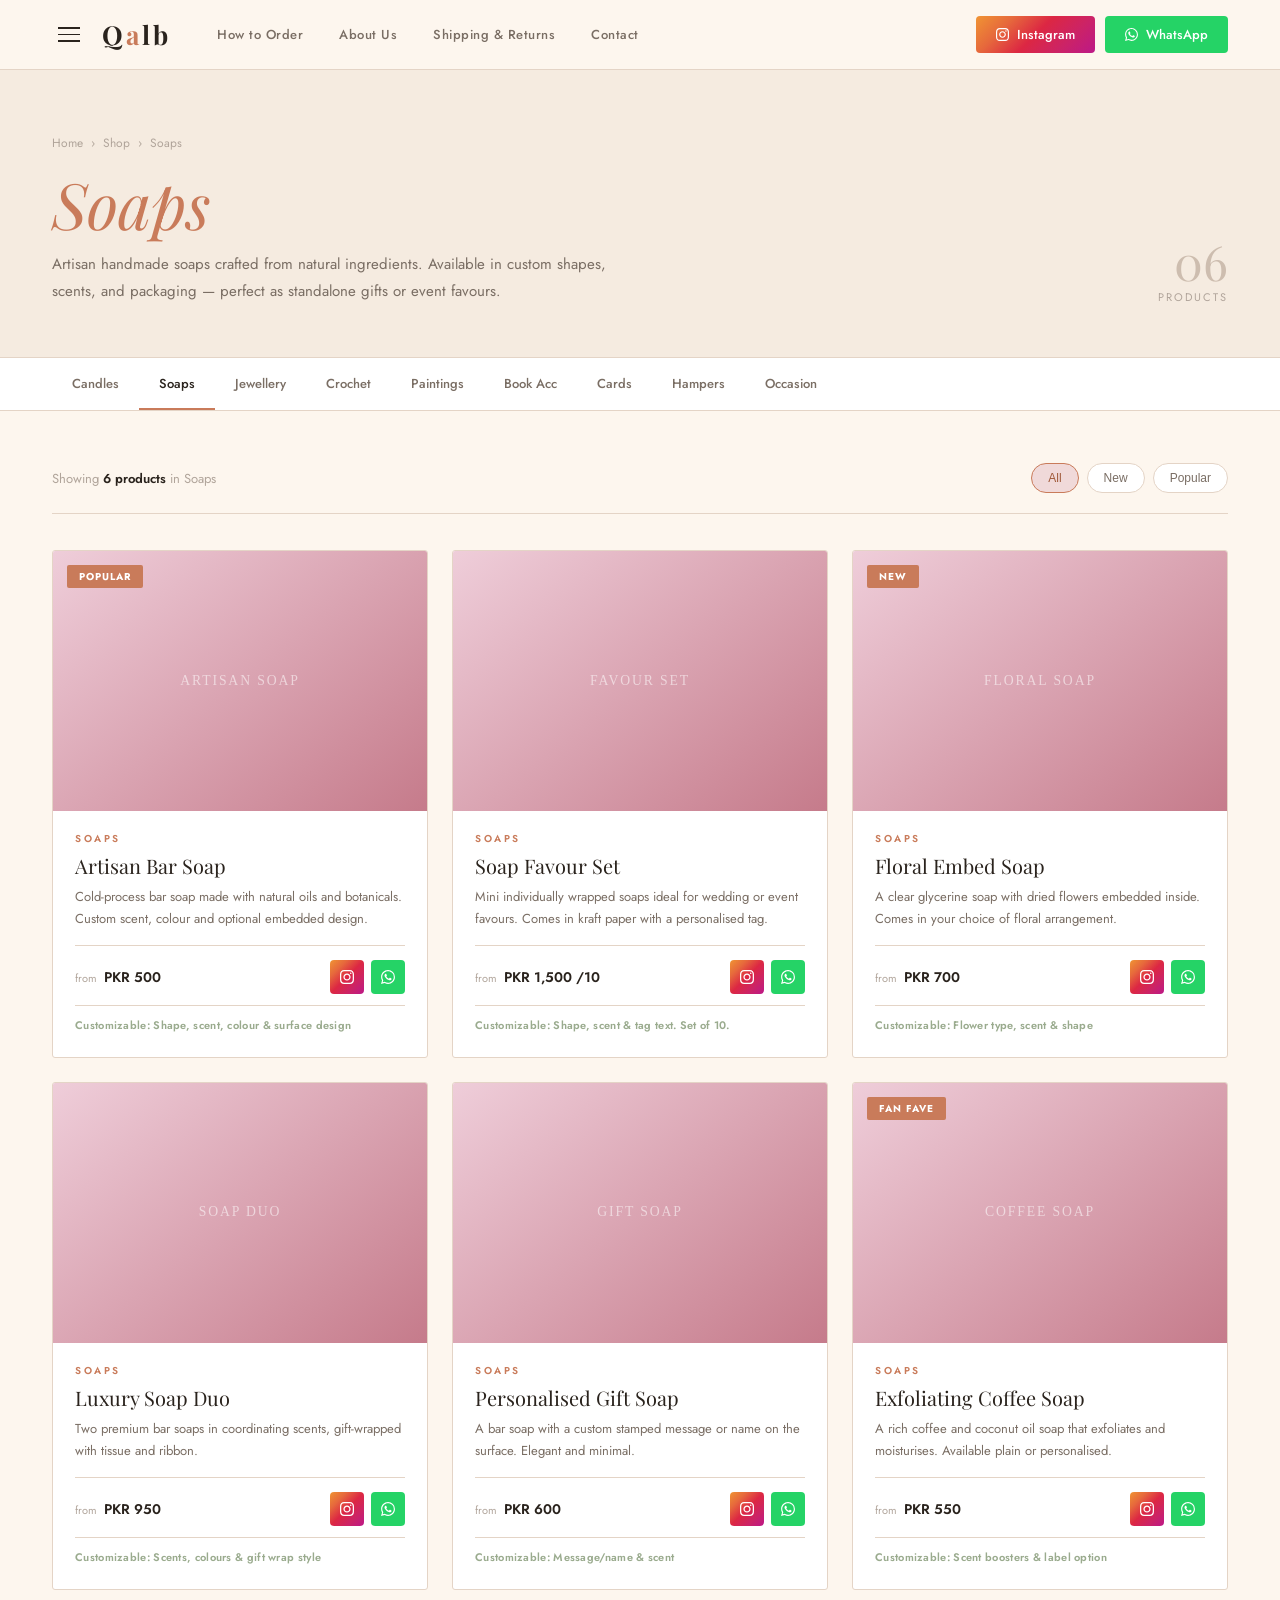
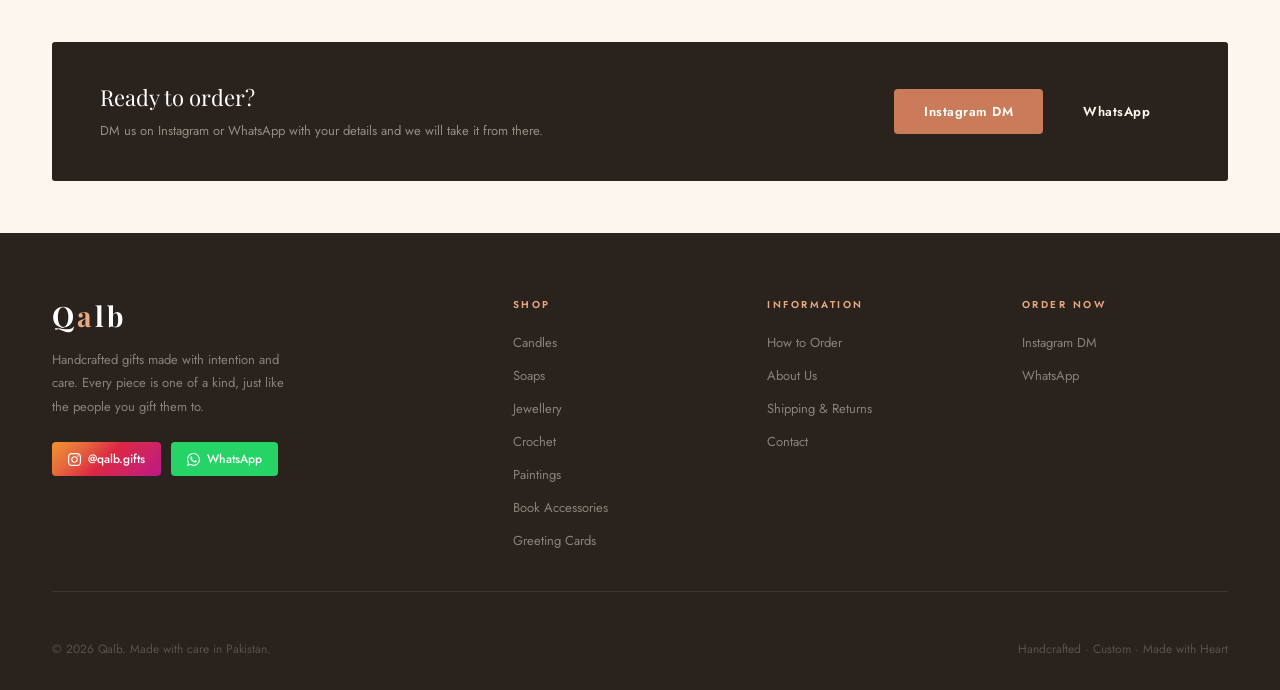
==== cat-soaps.html @ d3336776 "Add files via upload" ====
<!DOCTYPE html>
<html lang="en">
<head>
<meta charset="UTF-8">
<meta name="viewport" content="width=device-width, initial-scale=1.0">
<title>Soaps — Qalb</title>
<link rel="stylesheet" href="style.css">
<style>
.cat-page-header {
  padding: 64px 52px 52px;
  background: var(--warm);
  border-bottom: 1px solid var(--border);
  display: grid;
  grid-template-columns: 1fr auto;
  align-items: end;
  gap: 40px;
}
.cat-page-breadcrumb {
  font-size: 12px; color: var(--light);
  display: flex; align-items: center; gap: 8px; margin-bottom: 18px;
}
.cat-page-breadcrumb a { color: var(--light); text-decoration: none; transition: color .2s; }
.cat-page-breadcrumb a:hover { color: var(--terracotta); }
.cat-page-title {
  font-family: 'Playfair Display', serif;
  font-size: clamp(36px, 5vw, 64px); font-weight: 400; line-height: 1.05;
}
.cat-page-title em { font-style: italic; color: var(--terracotta); }
.cat-page-desc { font-size: 15px; line-height: 1.8; color: var(--mid); max-width: 560px; margin-top: 14px; }
.cat-page-meta { text-align: right; }
.cat-page-count { font-family: 'Playfair Display', serif; font-size: 48px; font-weight: 400; color: var(--border-dark); line-height: 1; }
.cat-page-count-label { font-size: 11px; letter-spacing: 2px; text-transform: uppercase; color: var(--light); margin-top: 4px; }

.cat-nav-strip {
  display: flex; gap: 0; overflow-x: auto; border-bottom: 1px solid var(--border);
  background: white; padding: 0 52px;
}
.cat-nav-strip::-webkit-scrollbar { display: none; }
.cat-nav-strip a {
  display: block; padding: 0 20px; height: 52px; line-height: 52px;
  font-size: 13px; font-weight: 500; white-space: nowrap;
  text-decoration: none; color: var(--mid);
  border-bottom: 2px solid transparent;
  transition: color .2s, border-color .2s;
  flex-shrink: 0;
}
.cat-nav-strip a:hover { color: var(--charcoal); }
.cat-nav-strip a.active { color: var(--charcoal); border-bottom-color: var(--terracotta); }

.prod-main { padding: 52px; }

.sort-bar {
  display: flex; align-items: center; justify-content: space-between;
  margin-bottom: 36px; padding-bottom: 20px; border-bottom: 1px solid var(--border);
}
.sort-bar-left { font-size: 13px; color: var(--light); }
.sort-bar-left strong { color: var(--charcoal); font-weight: 600; }
.sort-tags { display: flex; gap: 8px; flex-wrap: wrap; }
.sort-tag {
  padding: 7px 16px; border-radius: 40px; border: 1px solid var(--border);
  font-size: 12px; font-weight: 500; cursor: pointer; color: var(--mid);
  background: white; transition: all .2s;
}
.sort-tag.active, .sort-tag:hover { border-color: var(--terracotta); background: var(--rose-light); color: var(--terra-dark); }

.prod-grid {
  display: grid; grid-template-columns: repeat(3, 1fr); gap: 24px;
}

.prod-card {
  border: 1px solid var(--border); border-radius: 3px;
  overflow: hidden; background: white;
  transition: box-shadow .3s, transform .3s;
  opacity: 0; transform: translateY(24px);
  transition: opacity .5s ease, transform .5s ease, box-shadow .3s, border-color .3s;
}
.prod-card.visible { opacity: 1; transform: translateY(0); }
.prod-card:hover { box-shadow: 0 12px 40px rgba(42,35,29,.1); border-color: var(--border-dark); }

.prod-card-img {
  height: 260px; position: relative; overflow: hidden;
}
.prod-card-img img {
  width: 100%; height: 100%; object-fit: cover; display: block;
  transition: transform .5s ease;
}
.prod-card:hover .prod-card-img img { transform: scale(1.04); }

.prod-card-badge {
  position: absolute; top: 14px; left: 14px;
  background: var(--terracotta); color: white;
  font-size: 10px; font-weight: 700; letter-spacing: 1px;
  text-transform: uppercase; padding: 4px 12px; border-radius: 2px;
  z-index: 1;
}

.prod-card-body { padding: 20px 22px 24px; }
.prod-card-label { font-size: 10px; letter-spacing: 2.5px; text-transform: uppercase; font-weight: 600; color: var(--terracotta); margin-bottom: 7px; }
.prod-card-name { font-family: 'Playfair Display', serif; font-size: 20px; font-weight: 400; margin-bottom: 8px; line-height: 1.25; }
.prod-card-desc { font-size: 13px; line-height: 1.65; color: var(--mid); margin-bottom: 16px; }
.prod-card-footer { display: flex; align-items: center; justify-content: space-between; padding-top: 14px; border-top: 1px solid var(--border); }
.prod-price { font-size: 14px; font-weight: 600; color: var(--charcoal); }
.prod-price .from { font-size: 11px; color: var(--light); font-weight: 400; margin-right: 3px; }
.prod-order-btns { display: flex; gap: 7px; }
.prod-btn {
  width: 34px; height: 34px; border-radius: 4px; border: none;
  cursor: pointer; display: flex; align-items: center; justify-content: center;
  text-decoration: none; transition: opacity .2s, transform .2s;
  flex-shrink: 0;
}
.prod-btn:hover { opacity: .88; transform: translateY(-1px); }
.prod-btn-ig { background: linear-gradient(135deg,#f09433,#e6683c,#dc2743,#cc2366,#bc1888); }
.prod-btn-wa { background: #25d366; }
.prod-card-customize {
  font-size: 11px; color: var(--sage); font-weight: 600;
  letter-spacing: .3px; margin-top: 11px; padding-top: 11px; border-top: 1px solid var(--border);
}

.cat-cta-strip {
  background: var(--charcoal); margin: 0 52px 52px; border-radius: 3px;
  padding: 40px 48px;
  display: flex; align-items: center; justify-content: space-between; gap: 32px; flex-wrap: wrap;
}
.cat-cta-strip-text strong { font-family: 'Playfair Display', serif; font-size: 22px; font-weight: 400; color: white; display: block; margin-bottom: 6px; }
.cat-cta-strip-text span { font-size: 13px; color: rgba(253,246,238,.5); }
.cat-cta-strip-btns { display: flex; gap: 10px; flex-shrink: 0; }

@media(max-width:960px){
  .cat-page-header{grid-template-columns:1fr;padding:48px 24px;}.cat-page-meta{display:none;}
  .cat-nav-strip{padding:0 24px;}.prod-main{padding:32px 24px;}
  .prod-grid{grid-template-columns:1fr 1fr;}
  .cat-cta-strip{margin:0 24px 40px;padding:32px 24px;flex-direction:column;}
  .sort-tags{display:none;}
}
@media(max-width:600px){.prod-grid{grid-template-columns:1fr;}}
</style>
</head>
<body>
<div class="sidebar-overlay" id="sidebarOverlay"></div>
<aside class="sidebar" id="sidebar">
  <div class="sidebar-head"><span class="sidebar-title">Browse by Category</span><button class="sidebar-close" id="sidebarClose">&times;</button></div>
  <div class="sidebar-body">
    <p class="sidebar-section-label">Gift Categories</p>
    <ul class="sidebar-cat-list"><li><a href="cat-candles.html">Candles <span class="cat-count">12 items</span></a></li>
<li><a href="cat-soaps.html" class="active">Soaps <span class="cat-count">8 items</span></a></li>
<li><a href="cat-jewellery.html">Jewellery <span class="cat-count">15 items</span></a></li>
<li><a href="cat-crochet.html">Crochet <span class="cat-count">10 items</span></a></li>
<li><a href="cat-paintings.html">Paintings <span class="cat-count">6 items</span></a></li>
<li><a href="cat-books.html">Book Accessories <span class="cat-count">9 items</span></a></li>
<li><a href="cat-cards.html">Greeting Cards <span class="cat-count">14 items</span></a></li>
<li><a href="cat-hampers.html">Gift Hampers <span class="cat-count">7 items</span></a></li>
<li><a href="cat-occasion.html">Occasion Sets <span class="cat-count">5 items</span></a></li>
</ul>
    <div class="sidebar-divider"></div>
    <p class="sidebar-section-label">Place an Order</p>
    <div class="sidebar-contact-links">
      <a href="https://instagram.com/qalb.gifts" target="_blank" class="link-ig"><svg width="16" height="16" viewBox="0 0 24 24" fill="currentColor"><path d="M12 2.163c3.204 0 3.584.012 4.85.07 3.252.148 4.771 1.691 4.919 4.919.058 1.265.069 1.645.069 4.849 0 3.205-.012 3.584-.069 4.849-.149 3.225-1.664 4.771-4.919 4.919-1.266.058-1.644.07-4.85.07-3.204 0-3.584-.012-4.849-.07-3.26-.149-4.771-1.699-4.919-4.92-.058-1.265-.07-1.644-.07-4.849 0-3.204.013-3.583.07-4.849.149-3.227 1.664-4.771 4.919-4.919 1.266-.057 1.645-.069 4.849-.069zm0-2.163c-3.259 0-3.667.014-4.947.072-4.358.2-6.78 2.618-6.98 6.98-.059 1.281-.073 1.689-.073 4.948 0 3.259.014 3.668.072 4.948.2 4.358 2.618 6.78 6.98 6.98 1.281.058 1.689.072 4.948.072 3.259 0 3.668-.014 4.948-.072 4.354-.2 6.782-2.618 6.979-6.98.059-1.28.073-1.689.073-4.948 0-3.259-.014-3.667-.072-4.947-.196-4.354-2.617-6.78-6.979-6.98-1.281-.059-1.69-.073-4.949-.073zm0 5.838c-3.403 0-6.162 2.759-6.162 6.162s2.759 6.163 6.162 6.163 6.162-2.759 6.162-6.163c0-3.403-2.759-6.162-6.162-6.162zm0 10.162c-2.209 0-4-1.79-4-4 0-2.209 1.791-4 4-4s4 1.791 4 4c0 2.21-1.791 4-4 4zm6.406-11.845c-.796 0-1.441.645-1.441 1.44s.645 1.44 1.441 1.44c.795 0 1.439-.645 1.439-1.44s-.644-1.44-1.439-1.44z"/></svg>DM on Instagram</a>
      <a href="https://wa.me/923001234567" target="_blank" class="link-wa"><svg width="16" height="16" viewBox="0 0 24 24" fill="currentColor"><path d="M17.472 14.382c-.297-.149-1.758-.867-2.03-.967-.273-.099-.471-.148-.67.15-.197.297-.767.966-.94 1.164-.173.199-.347.223-.644.075-.297-.15-1.255-.463-2.39-1.475-.883-.788-1.48-1.761-1.653-2.059-.173-.297-.018-.458.13-.606.134-.133.298-.347.446-.52.149-.174.198-.298.298-.497.099-.198.05-.371-.025-.52-.075-.149-.669-1.612-.916-2.207-.242-.579-.487-.5-.669-.51-.173-.008-.371-.01-.57-.01-.198 0-.52.074-.792.372-.272.297-1.04 1.016-1.04 2.479 0 1.462 1.065 2.875 1.213 3.074.149.198 2.096 3.2 5.077 4.487.709.306 1.262.489 1.694.625.712.227 1.36.195 1.871.118.571-.085 1.758-.719 2.006-1.413.248-.694.248-1.289.173-1.413-.074-.124-.272-.198-.57-.347m-5.421 7.403h-.004a9.87 9.87 0 01-5.031-1.378l-.361-.214-3.741.982.998-3.648-.235-.374a9.86 9.86 0 01-1.51-5.26c.001-5.45 4.436-9.884 9.888-9.884 2.64 0 5.122 1.03 6.988 2.898a9.825 9.825 0 012.893 6.994c-.003 5.45-4.437 9.884-9.885 9.884m8.413-18.297A11.815 11.815 0 0012.05 0C5.495 0 .16 5.335.157 11.892c0 2.096.547 4.142 1.588 5.945L.057 24l6.305-1.654a11.882 11.882 0 005.683 1.448h.005c6.554 0 11.89-5.335 11.893-11.893a11.821 11.821 0 00-3.48-8.413z"/></svg>Chat on WhatsApp</a>
    </div>
  </div>
</aside>
<nav id="mainNav">
  <div class="nav-left">
    <button class="nav-menu-btn" id="sidebarOpen"><span></span><span></span><span></span></button>
    <a href="index.html" class="nav-logo">Q<span>a</span>lb</a>
    <ul class="nav-links">
      <li><a href="how-to-order.html">How to Order</a></li>
      <li><a href="about.html">About Us</a></li>
      <li><a href="shipping.html">Shipping &amp; Returns</a></li>
      <li><a href="contact.html">Contact</a></li>
    </ul>
  </div>
  <div class="nav-right">
    <a href="https://instagram.com/qalb.gifts" target="_blank" class="nav-btn nav-btn-ig"><svg width="13" height="13" viewBox="0 0 24 24" fill="currentColor"><path d="M12 2.163c3.204 0 3.584.012 4.85.07 3.252.148 4.771 1.691 4.919 4.919.058 1.265.069 1.645.069 4.849 0 3.205-.012 3.584-.069 4.849-.149 3.225-1.664 4.771-4.919 4.919-1.266.058-1.644.07-4.85.07-3.204 0-3.584-.012-4.849-.07-3.26-.149-4.771-1.699-4.919-4.92-.058-1.265-.07-1.644-.07-4.849 0-3.204.013-3.583.07-4.849.149-3.227 1.664-4.771 4.919-4.919 1.266-.057 1.645-.069 4.849-.069zm0-2.163c-3.259 0-3.667.014-4.947.072-4.358.2-6.78 2.618-6.98 6.98-.059 1.281-.073 1.689-.073 4.948 0 3.259.014 3.668.072 4.948.2 4.358 2.618 6.78 6.98 6.98 1.281.058 1.689.072 4.948.072 3.259 0 3.668-.014 4.948-.072 4.354-.2 6.782-2.618 6.979-6.98.059-1.28.073-1.689.073-4.948 0-3.259-.014-3.667-.072-4.947-.196-4.354-2.617-6.78-6.979-6.98-1.281-.059-1.69-.073-4.949-.073zm0 5.838c-3.403 0-6.162 2.759-6.162 6.162s2.759 6.163 6.162 6.163 6.162-2.759 6.162-6.163c0-3.403-2.759-6.162-6.162-6.162zm0 10.162c-2.209 0-4-1.79-4-4 0-2.209 1.791-4 4-4s4 1.791 4 4c0 2.21-1.791 4-4 4zm6.406-11.845c-.796 0-1.441.645-1.441 1.44s.645 1.44 1.441 1.44c.795 0 1.439-.645 1.439-1.44s-.644-1.44-1.439-1.44z"/></svg>Instagram</a>
    <a href="https://wa.me/923001234567" target="_blank" class="nav-btn nav-btn-wa"><svg width="13" height="13" viewBox="0 0 24 24" fill="currentColor"><path d="M17.472 14.382c-.297-.149-1.758-.867-2.03-.967-.273-.099-.471-.148-.67.15-.197.297-.767.966-.94 1.164-.173.199-.347.223-.644.075-.297-.15-1.255-.463-2.39-1.475-.883-.788-1.48-1.761-1.653-2.059-.173-.297-.018-.458.13-.606.134-.133.298-.347.446-.52.149-.174.198-.298.298-.497.099-.198.05-.371-.025-.52-.075-.149-.669-1.612-.916-2.207-.242-.579-.487-.5-.669-.51-.173-.008-.371-.01-.57-.01-.198 0-.52.074-.792.372-.272.297-1.04 1.016-1.04 2.479 0 1.462 1.065 2.875 1.213 3.074.149.198 2.096 3.2 5.077 4.487.709.306 1.262.489 1.694.625.712.227 1.36.195 1.871.118.571-.085 1.758-.719 2.006-1.413.248-.694.248-1.289.173-1.413-.074-.124-.272-.198-.57-.347m-5.421 7.403h-.004a9.87 9.87 0 01-5.031-1.378l-.361-.214-3.741.982.998-3.648-.235-.374a9.86 9.86 0 01-1.51-5.26c.001-5.45 4.436-9.884 9.888-9.884 2.64 0 5.122 1.03 6.988 2.898a9.825 9.825 0 012.893 6.994c-.003 5.45-4.437 9.884-9.885 9.884m8.413-18.297A11.815 11.815 0 0012.05 0C5.495 0 .16 5.335.157 11.892c0 2.096.547 4.142 1.588 5.945L.057 24l6.305-1.654a11.882 11.882 0 005.683 1.448h.005c6.554 0 11.89-5.335 11.893-11.893a11.821 11.821 0 00-3.48-8.413z"/></svg>WhatsApp</a>
  </div>
</nav>
<div class="page">
  <div class="cat-page-header">
    <div>
      <div class="cat-page-breadcrumb">
        <a href="index.html">Home</a><span>&#8250;</span>
        <a href="shop.html">Shop</a><span>&#8250;</span>
        <span>Soaps</span>
      </div>
      <h1 class="cat-page-title"><em>Soaps</em></h1>
      <p class="cat-page-desc">Artisan handmade soaps crafted from natural ingredients. Available in custom shapes, scents, and packaging — perfect as standalone gifts or event favours.</p>
    </div>
    <div class="cat-page-meta">
      <div class="cat-page-count">06</div>
      <div class="cat-page-count-label">Products</div>
    </div>
  </div>

  <div class="cat-nav-strip"><a href="cat-candles.html" class="">Candles</a><a href="cat-soaps.html" class="active">Soaps</a><a href="cat-jewellery.html" class="">Jewellery</a><a href="cat-crochet.html" class="">Crochet</a><a href="cat-paintings.html" class="">Paintings</a><a href="cat-books.html" class="">Book Acc</a><a href="cat-cards.html" class="">Cards</a><a href="cat-hampers.html" class="">Hampers</a><a href="cat-occasion.html" class="">Occasion</a></div>

  <div class="prod-main">
    <div class="sort-bar">
      <div class="sort-bar-left">Showing <strong>6 products</strong> in Soaps</div>
      <div class="sort-tags">
        <button class="sort-tag active">All</button>
        <button class="sort-tag">New</button>
        <button class="sort-tag">Popular</button>
      </div>
    </div>
    <div class="prod-grid">
        <div class="prod-card fade-up" data-delay="0.00s">
          <div class="prod-card-img">
            <img src="[data-uri]" alt="ARTISAN SOAP" style="width:100%;height:100%;object-fit:cover;display:block;">
            <div class="prod-card-badge">Popular</div>
          </div>
          <div class="prod-card-body">
            <div class="prod-card-label">Soaps</div>
            <div class="prod-card-name">Artisan Bar Soap</div>
            <div class="prod-card-desc">Cold-process bar soap made with natural oils and botanicals. Custom scent, colour and optional embedded design.</div>
            <div class="prod-card-footer">
              <div class="prod-price"><span class="from">from</span> PKR 500</div>
              <div class="prod-order-btns">
                <a href="https://instagram.com/qalb.gifts" target="_blank" class="prod-btn prod-btn-ig" title="Order on Instagram"><svg width="14" height="14" viewBox="0 0 24 24" fill="white"><path d="M12 2.163c3.204 0 3.584.012 4.85.07 3.252.148 4.771 1.691 4.919 4.919.058 1.265.069 1.645.069 4.849 0 3.205-.012 3.584-.069 4.849-.149 3.225-1.664 4.771-4.919 4.919-1.266.058-1.644.07-4.85.07-3.204 0-3.584-.012-4.849-.07-3.26-.149-4.771-1.699-4.919-4.92-.058-1.265-.07-1.644-.07-4.849 0-3.204.013-3.583.07-4.849.149-3.227 1.664-4.771 4.919-4.919 1.266-.057 1.645-.069 4.849-.069zm0-2.163c-3.259 0-3.667.014-4.947.072-4.358.2-6.78 2.618-6.98 6.98-.059 1.281-.073 1.689-.073 4.948 0 3.259.014 3.668.072 4.948.2 4.358 2.618 6.78 6.98 6.98 1.281.058 1.689.072 4.948.072 3.259 0 3.668-.014 4.948-.072 4.354-.2 6.782-2.618 6.979-6.98.059-1.28.073-1.689.073-4.948 0-3.259-.014-3.667-.072-4.947-.196-4.354-2.617-6.78-6.979-6.98-1.281-.059-1.69-.073-4.949-.073zm0 5.838c-3.403 0-6.162 2.759-6.162 6.162s2.759 6.163 6.162 6.163 6.162-2.759 6.162-6.163c0-3.403-2.759-6.162-6.162-6.162zm0 10.162c-2.209 0-4-1.79-4-4 0-2.209 1.791-4 4-4s4 1.791 4 4c0 2.21-1.791 4-4 4zm6.406-11.845c-.796 0-1.441.645-1.441 1.44s.645 1.44 1.441 1.44c.795 0 1.439-.645 1.439-1.44s-.644-1.44-1.439-1.44z"/></svg></a>
                <a href="https://wa.me/923001234567?text=Hi! I'd like to order: Artisan Bar Soap" target="_blank" class="prod-btn prod-btn-wa" title="Order on WhatsApp"><svg width="14" height="14" viewBox="0 0 24 24" fill="white"><path d="M17.472 14.382c-.297-.149-1.758-.867-2.03-.967-.273-.099-.471-.148-.67.15-.197.297-.767.966-.94 1.164-.173.199-.347.223-.644.075-.297-.15-1.255-.463-2.39-1.475-.883-.788-1.48-1.761-1.653-2.059-.173-.297-.018-.458.13-.606.134-.133.298-.347.446-.52.149-.174.198-.298.298-.497.099-.198.05-.371-.025-.52-.075-.149-.669-1.612-.916-2.207-.242-.579-.487-.5-.669-.51-.173-.008-.371-.01-.57-.01-.198 0-.52.074-.792.372-.272.297-1.04 1.016-1.04 2.479 0 1.462 1.065 2.875 1.213 3.074.149.198 2.096 3.2 5.077 4.487.709.306 1.262.489 1.694.625.712.227 1.36.195 1.871.118.571-.085 1.758-.719 2.006-1.413.248-.694.248-1.289.173-1.413-.074-.124-.272-.198-.57-.347m-5.421 7.403h-.004a9.87 9.87 0 01-5.031-1.378l-.361-.214-3.741.982.998-3.648-.235-.374a9.86 9.86 0 01-1.51-5.26c.001-5.45 4.436-9.884 9.888-9.884 2.64 0 5.122 1.03 6.988 2.898a9.825 9.825 0 012.893 6.994c-.003 5.45-4.437 9.884-9.885 9.884m8.413-18.297A11.815 11.815 0 0012.05 0C5.495 0 .16 5.335.157 11.892c0 2.096.547 4.142 1.588 5.945L.057 24l6.305-1.654a11.882 11.882 0 005.683 1.448h.005c6.554 0 11.89-5.335 11.893-11.893a11.821 11.821 0 00-3.48-8.413z"/></svg></a>
              </div>
            </div>
            <div class="prod-card-customize">Customizable: Shape, scent, colour & surface design</div>
          </div>
        </div>
        <div class="prod-card fade-up" data-delay="0.07s">
          <div class="prod-card-img">
            <img src="[data-uri]" alt="FAVOUR SET" style="width:100%;height:100%;object-fit:cover;display:block;">
            
          </div>
          <div class="prod-card-body">
            <div class="prod-card-label">Soaps</div>
            <div class="prod-card-name">Soap Favour Set</div>
            <div class="prod-card-desc">Mini individually wrapped soaps ideal for wedding or event favours. Comes in kraft paper with a personalised tag.</div>
            <div class="prod-card-footer">
              <div class="prod-price"><span class="from">from</span> PKR 1,500 /10</div>
              <div class="prod-order-btns">
                <a href="https://instagram.com/qalb.gifts" target="_blank" class="prod-btn prod-btn-ig" title="Order on Instagram"><svg width="14" height="14" viewBox="0 0 24 24" fill="white"><path d="M12 2.163c3.204 0 3.584.012 4.85.07 3.252.148 4.771 1.691 4.919 4.919.058 1.265.069 1.645.069 4.849 0 3.205-.012 3.584-.069 4.849-.149 3.225-1.664 4.771-4.919 4.919-1.266.058-1.644.07-4.85.07-3.204 0-3.584-.012-4.849-.07-3.26-.149-4.771-1.699-4.919-4.92-.058-1.265-.07-1.644-.07-4.849 0-3.204.013-3.583.07-4.849.149-3.227 1.664-4.771 4.919-4.919 1.266-.057 1.645-.069 4.849-.069zm0-2.163c-3.259 0-3.667.014-4.947.072-4.358.2-6.78 2.618-6.98 6.98-.059 1.281-.073 1.689-.073 4.948 0 3.259.014 3.668.072 4.948.2 4.358 2.618 6.78 6.98 6.98 1.281.058 1.689.072 4.948.072 3.259 0 3.668-.014 4.948-.072 4.354-.2 6.782-2.618 6.979-6.98.059-1.28.073-1.689.073-4.948 0-3.259-.014-3.667-.072-4.947-.196-4.354-2.617-6.78-6.979-6.98-1.281-.059-1.69-.073-4.949-.073zm0 5.838c-3.403 0-6.162 2.759-6.162 6.162s2.759 6.163 6.162 6.163 6.162-2.759 6.162-6.163c0-3.403-2.759-6.162-6.162-6.162zm0 10.162c-2.209 0-4-1.79-4-4 0-2.209 1.791-4 4-4s4 1.791 4 4c0 2.21-1.791 4-4 4zm6.406-11.845c-.796 0-1.441.645-1.441 1.44s.645 1.44 1.441 1.44c.795 0 1.439-.645 1.439-1.44s-.644-1.44-1.439-1.44z"/></svg></a>
                <a href="https://wa.me/923001234567?text=Hi! I'd like to order: Soap Favour Set" target="_blank" class="prod-btn prod-btn-wa" title="Order on WhatsApp"><svg width="14" height="14" viewBox="0 0 24 24" fill="white"><path d="M17.472 14.382c-.297-.149-1.758-.867-2.03-.967-.273-.099-.471-.148-.67.15-.197.297-.767.966-.94 1.164-.173.199-.347.223-.644.075-.297-.15-1.255-.463-2.39-1.475-.883-.788-1.48-1.761-1.653-2.059-.173-.297-.018-.458.13-.606.134-.133.298-.347.446-.52.149-.174.198-.298.298-.497.099-.198.05-.371-.025-.52-.075-.149-.669-1.612-.916-2.207-.242-.579-.487-.5-.669-.51-.173-.008-.371-.01-.57-.01-.198 0-.52.074-.792.372-.272.297-1.04 1.016-1.04 2.479 0 1.462 1.065 2.875 1.213 3.074.149.198 2.096 3.2 5.077 4.487.709.306 1.262.489 1.694.625.712.227 1.36.195 1.871.118.571-.085 1.758-.719 2.006-1.413.248-.694.248-1.289.173-1.413-.074-.124-.272-.198-.57-.347m-5.421 7.403h-.004a9.87 9.87 0 01-5.031-1.378l-.361-.214-3.741.982.998-3.648-.235-.374a9.86 9.86 0 01-1.51-5.26c.001-5.45 4.436-9.884 9.888-9.884 2.64 0 5.122 1.03 6.988 2.898a9.825 9.825 0 012.893 6.994c-.003 5.45-4.437 9.884-9.885 9.884m8.413-18.297A11.815 11.815 0 0012.05 0C5.495 0 .16 5.335.157 11.892c0 2.096.547 4.142 1.588 5.945L.057 24l6.305-1.654a11.882 11.882 0 005.683 1.448h.005c6.554 0 11.89-5.335 11.893-11.893a11.821 11.821 0 00-3.48-8.413z"/></svg></a>
              </div>
            </div>
            <div class="prod-card-customize">Customizable: Shape, scent & tag text. Set of 10.</div>
          </div>
        </div>
        <div class="prod-card fade-up" data-delay="0.14s">
          <div class="prod-card-img">
            <img src="[data-uri]" alt="FLORAL SOAP" style="width:100%;height:100%;object-fit:cover;display:block;">
            <div class="prod-card-badge">New</div>
          </div>
          <div class="prod-card-body">
            <div class="prod-card-label">Soaps</div>
            <div class="prod-card-name">Floral Embed Soap</div>
            <div class="prod-card-desc">A clear glycerine soap with dried flowers embedded inside. Comes in your choice of floral arrangement.</div>
            <div class="prod-card-footer">
              <div class="prod-price"><span class="from">from</span> PKR 700</div>
              <div class="prod-order-btns">
                <a href="https://instagram.com/qalb.gifts" target="_blank" class="prod-btn prod-btn-ig" title="Order on Instagram"><svg width="14" height="14" viewBox="0 0 24 24" fill="white"><path d="M12 2.163c3.204 0 3.584.012 4.85.07 3.252.148 4.771 1.691 4.919 4.919.058 1.265.069 1.645.069 4.849 0 3.205-.012 3.584-.069 4.849-.149 3.225-1.664 4.771-4.919 4.919-1.266.058-1.644.07-4.85.07-3.204 0-3.584-.012-4.849-.07-3.26-.149-4.771-1.699-4.919-4.92-.058-1.265-.07-1.644-.07-4.849 0-3.204.013-3.583.07-4.849.149-3.227 1.664-4.771 4.919-4.919 1.266-.057 1.645-.069 4.849-.069zm0-2.163c-3.259 0-3.667.014-4.947.072-4.358.2-6.78 2.618-6.98 6.98-.059 1.281-.073 1.689-.073 4.948 0 3.259.014 3.668.072 4.948.2 4.358 2.618 6.78 6.98 6.98 1.281.058 1.689.072 4.948.072 3.259 0 3.668-.014 4.948-.072 4.354-.2 6.782-2.618 6.979-6.98.059-1.28.073-1.689.073-4.948 0-3.259-.014-3.667-.072-4.947-.196-4.354-2.617-6.78-6.979-6.98-1.281-.059-1.69-.073-4.949-.073zm0 5.838c-3.403 0-6.162 2.759-6.162 6.162s2.759 6.163 6.162 6.163 6.162-2.759 6.162-6.163c0-3.403-2.759-6.162-6.162-6.162zm0 10.162c-2.209 0-4-1.79-4-4 0-2.209 1.791-4 4-4s4 1.791 4 4c0 2.21-1.791 4-4 4zm6.406-11.845c-.796 0-1.441.645-1.441 1.44s.645 1.44 1.441 1.44c.795 0 1.439-.645 1.439-1.44s-.644-1.44-1.439-1.44z"/></svg></a>
                <a href="https://wa.me/923001234567?text=Hi! I'd like to order: Floral Embed Soap" target="_blank" class="prod-btn prod-btn-wa" title="Order on WhatsApp"><svg width="14" height="14" viewBox="0 0 24 24" fill="white"><path d="M17.472 14.382c-.297-.149-1.758-.867-2.03-.967-.273-.099-.471-.148-.67.15-.197.297-.767.966-.94 1.164-.173.199-.347.223-.644.075-.297-.15-1.255-.463-2.39-1.475-.883-.788-1.48-1.761-1.653-2.059-.173-.297-.018-.458.13-.606.134-.133.298-.347.446-.52.149-.174.198-.298.298-.497.099-.198.05-.371-.025-.52-.075-.149-.669-1.612-.916-2.207-.242-.579-.487-.5-.669-.51-.173-.008-.371-.01-.57-.01-.198 0-.52.074-.792.372-.272.297-1.04 1.016-1.04 2.479 0 1.462 1.065 2.875 1.213 3.074.149.198 2.096 3.2 5.077 4.487.709.306 1.262.489 1.694.625.712.227 1.36.195 1.871.118.571-.085 1.758-.719 2.006-1.413.248-.694.248-1.289.173-1.413-.074-.124-.272-.198-.57-.347m-5.421 7.403h-.004a9.87 9.87 0 01-5.031-1.378l-.361-.214-3.741.982.998-3.648-.235-.374a9.86 9.86 0 01-1.51-5.26c.001-5.45 4.436-9.884 9.888-9.884 2.64 0 5.122 1.03 6.988 2.898a9.825 9.825 0 012.893 6.994c-.003 5.45-4.437 9.884-9.885 9.884m8.413-18.297A11.815 11.815 0 0012.05 0C5.495 0 .16 5.335.157 11.892c0 2.096.547 4.142 1.588 5.945L.057 24l6.305-1.654a11.882 11.882 0 005.683 1.448h.005c6.554 0 11.89-5.335 11.893-11.893a11.821 11.821 0 00-3.48-8.413z"/></svg></a>
              </div>
            </div>
            <div class="prod-card-customize">Customizable: Flower type, scent & shape</div>
          </div>
        </div>
        <div class="prod-card fade-up" data-delay="0.21s">
          <div class="prod-card-img">
            <img src="[data-uri]" alt="SOAP DUO" style="width:100%;height:100%;object-fit:cover;display:block;">
            
          </div>
          <div class="prod-card-body">
            <div class="prod-card-label">Soaps</div>
            <div class="prod-card-name">Luxury Soap Duo</div>
            <div class="prod-card-desc">Two premium bar soaps in coordinating scents, gift-wrapped with tissue and ribbon.</div>
            <div class="prod-card-footer">
              <div class="prod-price"><span class="from">from</span> PKR 950</div>
              <div class="prod-order-btns">
                <a href="https://instagram.com/qalb.gifts" target="_blank" class="prod-btn prod-btn-ig" title="Order on Instagram"><svg width="14" height="14" viewBox="0 0 24 24" fill="white"><path d="M12 2.163c3.204 0 3.584.012 4.85.07 3.252.148 4.771 1.691 4.919 4.919.058 1.265.069 1.645.069 4.849 0 3.205-.012 3.584-.069 4.849-.149 3.225-1.664 4.771-4.919 4.919-1.266.058-1.644.07-4.85.07-3.204 0-3.584-.012-4.849-.07-3.26-.149-4.771-1.699-4.919-4.92-.058-1.265-.07-1.644-.07-4.849 0-3.204.013-3.583.07-4.849.149-3.227 1.664-4.771 4.919-4.919 1.266-.057 1.645-.069 4.849-.069zm0-2.163c-3.259 0-3.667.014-4.947.072-4.358.2-6.78 2.618-6.98 6.98-.059 1.281-.073 1.689-.073 4.948 0 3.259.014 3.668.072 4.948.2 4.358 2.618 6.78 6.98 6.98 1.281.058 1.689.072 4.948.072 3.259 0 3.668-.014 4.948-.072 4.354-.2 6.782-2.618 6.979-6.98.059-1.28.073-1.689.073-4.948 0-3.259-.014-3.667-.072-4.947-.196-4.354-2.617-6.78-6.979-6.98-1.281-.059-1.69-.073-4.949-.073zm0 5.838c-3.403 0-6.162 2.759-6.162 6.162s2.759 6.163 6.162 6.163 6.162-2.759 6.162-6.163c0-3.403-2.759-6.162-6.162-6.162zm0 10.162c-2.209 0-4-1.79-4-4 0-2.209 1.791-4 4-4s4 1.791 4 4c0 2.21-1.791 4-4 4zm6.406-11.845c-.796 0-1.441.645-1.441 1.44s.645 1.44 1.441 1.44c.795 0 1.439-.645 1.439-1.44s-.644-1.44-1.439-1.44z"/></svg></a>
                <a href="https://wa.me/923001234567?text=Hi! I'd like to order: Luxury Soap Duo" target="_blank" class="prod-btn prod-btn-wa" title="Order on WhatsApp"><svg width="14" height="14" viewBox="0 0 24 24" fill="white"><path d="M17.472 14.382c-.297-.149-1.758-.867-2.03-.967-.273-.099-.471-.148-.67.15-.197.297-.767.966-.94 1.164-.173.199-.347.223-.644.075-.297-.15-1.255-.463-2.39-1.475-.883-.788-1.48-1.761-1.653-2.059-.173-.297-.018-.458.13-.606.134-.133.298-.347.446-.52.149-.174.198-.298.298-.497.099-.198.05-.371-.025-.52-.075-.149-.669-1.612-.916-2.207-.242-.579-.487-.5-.669-.51-.173-.008-.371-.01-.57-.01-.198 0-.52.074-.792.372-.272.297-1.04 1.016-1.04 2.479 0 1.462 1.065 2.875 1.213 3.074.149.198 2.096 3.2 5.077 4.487.709.306 1.262.489 1.694.625.712.227 1.36.195 1.871.118.571-.085 1.758-.719 2.006-1.413.248-.694.248-1.289.173-1.413-.074-.124-.272-.198-.57-.347m-5.421 7.403h-.004a9.87 9.87 0 01-5.031-1.378l-.361-.214-3.741.982.998-3.648-.235-.374a9.86 9.86 0 01-1.51-5.26c.001-5.45 4.436-9.884 9.888-9.884 2.64 0 5.122 1.03 6.988 2.898a9.825 9.825 0 012.893 6.994c-.003 5.45-4.437 9.884-9.885 9.884m8.413-18.297A11.815 11.815 0 0012.05 0C5.495 0 .16 5.335.157 11.892c0 2.096.547 4.142 1.588 5.945L.057 24l6.305-1.654a11.882 11.882 0 005.683 1.448h.005c6.554 0 11.89-5.335 11.893-11.893a11.821 11.821 0 00-3.48-8.413z"/></svg></a>
              </div>
            </div>
            <div class="prod-card-customize">Customizable: Scents, colours & gift wrap style</div>
          </div>
        </div>
        <div class="prod-card fade-up" data-delay="0.28s">
          <div class="prod-card-img">
            <img src="[data-uri]" alt="GIFT SOAP" style="width:100%;height:100%;object-fit:cover;display:block;">
            
          </div>
          <div class="prod-card-body">
            <div class="prod-card-label">Soaps</div>
            <div class="prod-card-name">Personalised Gift Soap</div>
            <div class="prod-card-desc">A bar soap with a custom stamped message or name on the surface. Elegant and minimal.</div>
            <div class="prod-card-footer">
              <div class="prod-price"><span class="from">from</span> PKR 600</div>
              <div class="prod-order-btns">
                <a href="https://instagram.com/qalb.gifts" target="_blank" class="prod-btn prod-btn-ig" title="Order on Instagram"><svg width="14" height="14" viewBox="0 0 24 24" fill="white"><path d="M12 2.163c3.204 0 3.584.012 4.85.07 3.252.148 4.771 1.691 4.919 4.919.058 1.265.069 1.645.069 4.849 0 3.205-.012 3.584-.069 4.849-.149 3.225-1.664 4.771-4.919 4.919-1.266.058-1.644.07-4.85.07-3.204 0-3.584-.012-4.849-.07-3.26-.149-4.771-1.699-4.919-4.92-.058-1.265-.07-1.644-.07-4.849 0-3.204.013-3.583.07-4.849.149-3.227 1.664-4.771 4.919-4.919 1.266-.057 1.645-.069 4.849-.069zm0-2.163c-3.259 0-3.667.014-4.947.072-4.358.2-6.78 2.618-6.98 6.98-.059 1.281-.073 1.689-.073 4.948 0 3.259.014 3.668.072 4.948.2 4.358 2.618 6.78 6.98 6.98 1.281.058 1.689.072 4.948.072 3.259 0 3.668-.014 4.948-.072 4.354-.2 6.782-2.618 6.979-6.98.059-1.28.073-1.689.073-4.948 0-3.259-.014-3.667-.072-4.947-.196-4.354-2.617-6.78-6.979-6.98-1.281-.059-1.69-.073-4.949-.073zm0 5.838c-3.403 0-6.162 2.759-6.162 6.162s2.759 6.163 6.162 6.163 6.162-2.759 6.162-6.163c0-3.403-2.759-6.162-6.162-6.162zm0 10.162c-2.209 0-4-1.79-4-4 0-2.209 1.791-4 4-4s4 1.791 4 4c0 2.21-1.791 4-4 4zm6.406-11.845c-.796 0-1.441.645-1.441 1.44s.645 1.44 1.441 1.44c.795 0 1.439-.645 1.439-1.44s-.644-1.44-1.439-1.44z"/></svg></a>
                <a href="https://wa.me/923001234567?text=Hi! I'd like to order: Personalised Gift Soap" target="_blank" class="prod-btn prod-btn-wa" title="Order on WhatsApp"><svg width="14" height="14" viewBox="0 0 24 24" fill="white"><path d="M17.472 14.382c-.297-.149-1.758-.867-2.03-.967-.273-.099-.471-.148-.67.15-.197.297-.767.966-.94 1.164-.173.199-.347.223-.644.075-.297-.15-1.255-.463-2.39-1.475-.883-.788-1.48-1.761-1.653-2.059-.173-.297-.018-.458.13-.606.134-.133.298-.347.446-.52.149-.174.198-.298.298-.497.099-.198.05-.371-.025-.52-.075-.149-.669-1.612-.916-2.207-.242-.579-.487-.5-.669-.51-.173-.008-.371-.01-.57-.01-.198 0-.52.074-.792.372-.272.297-1.04 1.016-1.04 2.479 0 1.462 1.065 2.875 1.213 3.074.149.198 2.096 3.2 5.077 4.487.709.306 1.262.489 1.694.625.712.227 1.36.195 1.871.118.571-.085 1.758-.719 2.006-1.413.248-.694.248-1.289.173-1.413-.074-.124-.272-.198-.57-.347m-5.421 7.403h-.004a9.87 9.87 0 01-5.031-1.378l-.361-.214-3.741.982.998-3.648-.235-.374a9.86 9.86 0 01-1.51-5.26c.001-5.45 4.436-9.884 9.888-9.884 2.64 0 5.122 1.03 6.988 2.898a9.825 9.825 0 012.893 6.994c-.003 5.45-4.437 9.884-9.885 9.884m8.413-18.297A11.815 11.815 0 0012.05 0C5.495 0 .16 5.335.157 11.892c0 2.096.547 4.142 1.588 5.945L.057 24l6.305-1.654a11.882 11.882 0 005.683 1.448h.005c6.554 0 11.89-5.335 11.893-11.893a11.821 11.821 0 00-3.48-8.413z"/></svg></a>
              </div>
            </div>
            <div class="prod-card-customize">Customizable: Message/name & scent</div>
          </div>
        </div>
        <div class="prod-card fade-up" data-delay="0.35s">
          <div class="prod-card-img">
            <img src="[data-uri]" alt="COFFEE SOAP" style="width:100%;height:100%;object-fit:cover;display:block;">
            <div class="prod-card-badge">Fan Fave</div>
          </div>
          <div class="prod-card-body">
            <div class="prod-card-label">Soaps</div>
            <div class="prod-card-name">Exfoliating Coffee Soap</div>
            <div class="prod-card-desc">A rich coffee and coconut oil soap that exfoliates and moisturises. Available plain or personalised.</div>
            <div class="prod-card-footer">
              <div class="prod-price"><span class="from">from</span> PKR 550</div>
              <div class="prod-order-btns">
                <a href="https://instagram.com/qalb.gifts" target="_blank" class="prod-btn prod-btn-ig" title="Order on Instagram"><svg width="14" height="14" viewBox="0 0 24 24" fill="white"><path d="M12 2.163c3.204 0 3.584.012 4.85.07 3.252.148 4.771 1.691 4.919 4.919.058 1.265.069 1.645.069 4.849 0 3.205-.012 3.584-.069 4.849-.149 3.225-1.664 4.771-4.919 4.919-1.266.058-1.644.07-4.85.07-3.204 0-3.584-.012-4.849-.07-3.26-.149-4.771-1.699-4.919-4.92-.058-1.265-.07-1.644-.07-4.849 0-3.204.013-3.583.07-4.849.149-3.227 1.664-4.771 4.919-4.919 1.266-.057 1.645-.069 4.849-.069zm0-2.163c-3.259 0-3.667.014-4.947.072-4.358.2-6.78 2.618-6.98 6.98-.059 1.281-.073 1.689-.073 4.948 0 3.259.014 3.668.072 4.948.2 4.358 2.618 6.78 6.98 6.98 1.281.058 1.689.072 4.948.072 3.259 0 3.668-.014 4.948-.072 4.354-.2 6.782-2.618 6.979-6.98.059-1.28.073-1.689.073-4.948 0-3.259-.014-3.667-.072-4.947-.196-4.354-2.617-6.78-6.979-6.98-1.281-.059-1.69-.073-4.949-.073zm0 5.838c-3.403 0-6.162 2.759-6.162 6.162s2.759 6.163 6.162 6.163 6.162-2.759 6.162-6.163c0-3.403-2.759-6.162-6.162-6.162zm0 10.162c-2.209 0-4-1.79-4-4 0-2.209 1.791-4 4-4s4 1.791 4 4c0 2.21-1.791 4-4 4zm6.406-11.845c-.796 0-1.441.645-1.441 1.44s.645 1.44 1.441 1.44c.795 0 1.439-.645 1.439-1.44s-.644-1.44-1.439-1.44z"/></svg></a>
                <a href="https://wa.me/923001234567?text=Hi! I'd like to order: Exfoliating Coffee Soap" target="_blank" class="prod-btn prod-btn-wa" title="Order on WhatsApp"><svg width="14" height="14" viewBox="0 0 24 24" fill="white"><path d="M17.472 14.382c-.297-.149-1.758-.867-2.03-.967-.273-.099-.471-.148-.67.15-.197.297-.767.966-.94 1.164-.173.199-.347.223-.644.075-.297-.15-1.255-.463-2.39-1.475-.883-.788-1.48-1.761-1.653-2.059-.173-.297-.018-.458.13-.606.134-.133.298-.347.446-.52.149-.174.198-.298.298-.497.099-.198.05-.371-.025-.52-.075-.149-.669-1.612-.916-2.207-.242-.579-.487-.5-.669-.51-.173-.008-.371-.01-.57-.01-.198 0-.52.074-.792.372-.272.297-1.04 1.016-1.04 2.479 0 1.462 1.065 2.875 1.213 3.074.149.198 2.096 3.2 5.077 4.487.709.306 1.262.489 1.694.625.712.227 1.36.195 1.871.118.571-.085 1.758-.719 2.006-1.413.248-.694.248-1.289.173-1.413-.074-.124-.272-.198-.57-.347m-5.421 7.403h-.004a9.87 9.87 0 01-5.031-1.378l-.361-.214-3.741.982.998-3.648-.235-.374a9.86 9.86 0 01-1.51-5.26c.001-5.45 4.436-9.884 9.888-9.884 2.64 0 5.122 1.03 6.988 2.898a9.825 9.825 0 012.893 6.994c-.003 5.45-4.437 9.884-9.885 9.884m8.413-18.297A11.815 11.815 0 0012.05 0C5.495 0 .16 5.335.157 11.892c0 2.096.547 4.142 1.588 5.945L.057 24l6.305-1.654a11.882 11.882 0 005.683 1.448h.005c6.554 0 11.89-5.335 11.893-11.893a11.821 11.821 0 00-3.48-8.413z"/></svg></a>
              </div>
            </div>
            <div class="prod-card-customize">Customizable: Scent boosters & label option</div>
          </div>
        </div></div>
  </div>

  <div class="cat-cta-strip">
    <div class="cat-cta-strip-text">
      <strong>Ready to order?</strong>
      <span>DM us on Instagram or WhatsApp with your details and we will take it from there.</span>
    </div>
    <div class="cat-cta-strip-btns">
      <a href="https://instagram.com/qalb.gifts" target="_blank" class="btn btn-primary">Instagram DM</a>
      <a href="https://wa.me/923001234567?text=Hi! I'd like to order from your Soaps collection." target="_blank" class="btn btn-dark">WhatsApp</a>
    </div>
  </div>
</div>
<footer>
  <div class="footer-grid">
    <div><a href="index.html" class="footer-logo">Q<span>a</span>lb</a>
    <p class="footer-tagline">Handcrafted gifts made with intention and care. Every piece is one of a kind, just like the people you gift them to.</p>
    <div class="footer-socials">
      <a href="https://instagram.com/qalb.gifts" target="_blank" class="footer-social-btn ig"><svg width="13" height="13" viewBox="0 0 24 24" fill="currentColor"><path d="M12 2.163c3.204 0 3.584.012 4.85.07 3.252.148 4.771 1.691 4.919 4.919.058 1.265.069 1.645.069 4.849 0 3.205-.012 3.584-.069 4.849-.149 3.225-1.664 4.771-4.919 4.919-1.266.058-1.644.07-4.85.07-3.204 0-3.584-.012-4.849-.07-3.26-.149-4.771-1.699-4.919-4.92-.058-1.265-.07-1.644-.07-4.849 0-3.204.013-3.583.07-4.849.149-3.227 1.664-4.771 4.919-4.919 1.266-.057 1.645-.069 4.849-.069zm0-2.163c-3.259 0-3.667.014-4.947.072-4.358.2-6.78 2.618-6.98 6.98-.059 1.281-.073 1.689-.073 4.948 0 3.259.014 3.668.072 4.948.2 4.358 2.618 6.78 6.98 6.98 1.281.058 1.689.072 4.948.072 3.259 0 3.668-.014 4.948-.072 4.354-.2 6.782-2.618 6.979-6.98.059-1.28.073-1.689.073-4.948 0-3.259-.014-3.667-.072-4.947-.196-4.354-2.617-6.78-6.979-6.98-1.281-.059-1.69-.073-4.949-.073zm0 5.838c-3.403 0-6.162 2.759-6.162 6.162s2.759 6.163 6.162 6.163 6.162-2.759 6.162-6.163c0-3.403-2.759-6.162-6.162-6.162zm0 10.162c-2.209 0-4-1.79-4-4 0-2.209 1.791-4 4-4s4 1.791 4 4c0 2.21-1.791 4-4 4zm6.406-11.845c-.796 0-1.441.645-1.441 1.44s.645 1.44 1.441 1.44c.795 0 1.439-.645 1.439-1.44s-.644-1.44-1.439-1.44z"/></svg>@qalb.gifts</a>
      <a href="https://wa.me/923001234567" target="_blank" class="footer-social-btn wa"><svg width="13" height="13" viewBox="0 0 24 24" fill="currentColor"><path d="M17.472 14.382c-.297-.149-1.758-.867-2.03-.967-.273-.099-.471-.148-.67.15-.197.297-.767.966-.94 1.164-.173.199-.347.223-.644.075-.297-.15-1.255-.463-2.39-1.475-.883-.788-1.48-1.761-1.653-2.059-.173-.297-.018-.458.13-.606.134-.133.298-.347.446-.52.149-.174.198-.298.298-.497.099-.198.05-.371-.025-.52-.075-.149-.669-1.612-.916-2.207-.242-.579-.487-.5-.669-.51-.173-.008-.371-.01-.57-.01-.198 0-.52.074-.792.372-.272.297-1.04 1.016-1.04 2.479 0 1.462 1.065 2.875 1.213 3.074.149.198 2.096 3.2 5.077 4.487.709.306 1.262.489 1.694.625.712.227 1.36.195 1.871.118.571-.085 1.758-.719 2.006-1.413.248-.694.248-1.289.173-1.413-.074-.124-.272-.198-.57-.347m-5.421 7.403h-.004a9.87 9.87 0 01-5.031-1.378l-.361-.214-3.741.982.998-3.648-.235-.374a9.86 9.86 0 01-1.51-5.26c.001-5.45 4.436-9.884 9.888-9.884 2.64 0 5.122 1.03 6.988 2.898a9.825 9.825 0 012.893 6.994c-.003 5.45-4.437 9.884-9.885 9.884m8.413-18.297A11.815 11.815 0 0012.05 0C5.495 0 .16 5.335.157 11.892c0 2.096.547 4.142 1.588 5.945L.057 24l6.305-1.654a11.882 11.882 0 005.683 1.448h.005c6.554 0 11.89-5.335 11.893-11.893a11.821 11.821 0 00-3.48-8.413z"/></svg>WhatsApp</a>
    </div></div>
    <div><p class="footer-col-title">Shop</p><ul class="footer-links"><li><a href="cat-candles.html">Candles</a></li><li><a href="cat-soaps.html">Soaps</a></li><li><a href="cat-jewellery.html">Jewellery</a></li><li><a href="cat-crochet.html">Crochet</a></li><li><a href="cat-paintings.html">Paintings</a></li><li><a href="cat-books.html">Book Accessories</a></li><li><a href="cat-cards.html">Greeting Cards</a></li></ul></div>
    <div><p class="footer-col-title">Information</p><ul class="footer-links">
      <li><a href="how-to-order.html">How to Order</a></li>
      <li><a href="about.html">About Us</a></li>
      <li><a href="shipping.html">Shipping &amp; Returns</a></li>
      <li><a href="contact.html">Contact</a></li>
    </ul></div>
    <div><p class="footer-col-title">Order Now</p><ul class="footer-links">
      <li><a href="https://instagram.com/qalb.gifts" target="_blank">Instagram DM</a></li>
      <li><a href="https://wa.me/923001234567" target="_blank">WhatsApp</a></li>
    </ul></div>
  </div>
  <div class="footer-bottom"><span>&#169; 2026 Qalb. Made with care in Pakistan.</span><span>Handcrafted &middot; Custom &middot; Made with Heart</span></div>
</footer>
<script src="qalb.js"></script>
<script>
document.querySelectorAll('.sort-tag').forEach(btn => {
  btn.addEventListener('click', () => {
    document.querySelectorAll('.sort-tag').forEach(b => b.classList.remove('active'));
    btn.classList.add('active');
  });
});
</script>
</body>
</html>
---- style.css ----
/* ============================
   QALB — Global Styles
   ============================ */

@import url('https://fonts.googleapis.com/css2?family=Playfair+Display:ital,wght@0,400;0,500;0,600;0,700;1,400;1,500&family=Jost:wght@300;400;500;600&display=swap');

:root {
  --cream:        #fdf6ee;
  --warm:         #f5ebe0;
  --terracotta:   #c97b5a;
  --terra-light:  #e8a882;
  --terra-dark:   #a05a3a;
  --rose:         #d4a5a5;
  --rose-light:   #f0d9d9;
  --sage:         #9aab8e;
  --charcoal:     #2a231d;
  --mid:          #7a6e64;
  --light:        #b0a49a;
  --border:       #e4d4c6;
  --border-dark:  #cdbdaf;
  --sidebar-w:    300px;
}

*, *::before, *::after { margin: 0; padding: 0; box-sizing: border-box; }
html { scroll-behavior: smooth; }

body {
  font-family: 'Jost', sans-serif;
  background: var(--cream);
  color: var(--charcoal);
  overflow-x: hidden;
  min-height: 100vh;
}

/* ── SIDEBAR ── */
.sidebar-overlay {
  position: fixed; inset: 0;
  background: rgba(42,35,29,0.45);
  z-index: 800;
  opacity: 0; pointer-events: none;
  transition: opacity .35s ease;
  backdrop-filter: blur(2px);
}
.sidebar-overlay.open { opacity: 1; pointer-events: all; }

.sidebar {
  position: fixed; top: 0; left: 0;
  width: var(--sidebar-w); height: 100vh;
  background: var(--warm);
  z-index: 900;
  transform: translateX(-100%);
  transition: transform .38s cubic-bezier(.4,0,.2,1);
  display: flex; flex-direction: column;
  border-right: 1px solid var(--border);
  overflow-y: auto;
}
.sidebar.open { transform: translateX(0); }

.sidebar-head {
  display: flex; align-items: center; justify-content: space-between;
  padding: 28px 28px 20px;
  border-bottom: 1px solid var(--border);
}

.sidebar-title {
  font-family: 'Playfair Display', serif;
  font-size: 20px; font-weight: 500;
  color: var(--charcoal);
}

.sidebar-close {
  width: 36px; height: 36px;
  border: 1px solid var(--border); background: white;
  border-radius: 50%; cursor: pointer;
  display: flex; align-items: center; justify-content: center;
  color: var(--mid); font-size: 18px; line-height: 1;
  transition: border-color .2s, color .2s;
}
.sidebar-close:hover { border-color: var(--terracotta); color: var(--terracotta); }

.sidebar-body { padding: 24px 28px; flex: 1; }

.sidebar-section-label {
  font-size: 10px; letter-spacing: 2.5px; text-transform: uppercase;
  font-weight: 600; color: var(--light);
  margin-bottom: 14px; margin-top: 24px;
}
.sidebar-section-label:first-child { margin-top: 0; }

.sidebar-cat-list { list-style: none; display: flex; flex-direction: column; gap: 2px; }

.sidebar-cat-list li a {
  display: flex; align-items: center; justify-content: space-between;
  padding: 11px 14px; border-radius: 8px;
  text-decoration: none; font-size: 14px; font-weight: 400;
  color: var(--charcoal); transition: background .2s, color .2s;
}
.sidebar-cat-list li a:hover,
.sidebar-cat-list li a.active {
  background: var(--rose-light); color: var(--terra-dark);
}
.sidebar-cat-list li a .cat-count {
  font-size: 11px; color: var(--light); font-weight: 300;
}
.sidebar-cat-list li a:hover .cat-count,
.sidebar-cat-list li a.active .cat-count { color: var(--terracotta); }

.sidebar-divider { height: 1px; background: var(--border); margin: 20px 0; }

.sidebar-contact-links { display: flex; flex-direction: column; gap: 10px; }
.sidebar-contact-links a {
  display: flex; align-items: center; gap: 10px;
  padding: 11px 14px; border-radius: 8px;
  text-decoration: none; font-size: 13px; font-weight: 500;
  transition: background .2s;
}
.sidebar-contact-links .link-ig  { color: #c13584; }
.sidebar-contact-links .link-wa  { color: #25a244; }
.sidebar-contact-links .link-ig:hover { background: #fce4f3; }
.sidebar-contact-links .link-wa:hover { background: #dcf7e3; }
.sidebar-contact-links a svg { flex-shrink: 0; }

/* ── NAV ── */
nav {
  position: fixed; top: 0; left: 0; right: 0; z-index: 700;
  display: flex; align-items: center; justify-content: space-between;
  padding: 0 52px;
  height: 70px;
  background: rgba(253,246,238,0.94);
  backdrop-filter: blur(14px);
  border-bottom: 1px solid var(--border);
  transition: box-shadow .3s;
}
nav.scrolled { box-shadow: 0 4px 24px rgba(42,35,29,0.07); }

.nav-left { display: flex; align-items: center; gap: 16px; }

.nav-menu-btn {
  display: flex; flex-direction: column; gap: 5px;
  background: none; border: none; cursor: pointer; padding: 6px;
}
.nav-menu-btn span {
  display: block; width: 22px; height: 1.5px;
  background: var(--charcoal); transition: background .2s;
}
.nav-menu-btn:hover span { background: var(--terracotta); }

.nav-logo {
  font-family: 'Playfair Display', serif;
  font-size: 26px; font-weight: 700; letter-spacing: 3px;
  color: var(--charcoal); text-decoration: none;
}
.nav-logo span { color: var(--terracotta); }

.nav-links {
  display: flex; gap: 0; list-style: none; margin-left: 12px;
}
.nav-links a {
  display: block; padding: 0 18px; height: 70px; line-height: 70px;
  font-size: 13px; font-weight: 500; letter-spacing: .5px;
  color: var(--mid); text-decoration: none;
  border-bottom: 2px solid transparent;
  transition: color .2s, border-color .2s;
}
.nav-links a:hover,
.nav-links a.active { color: var(--charcoal); border-bottom-color: var(--terracotta); }

.nav-right { display: flex; align-items: center; gap: 10px; }

.nav-btn {
  display: flex; align-items: center; gap: 8px;
  padding: 9px 20px; border-radius: 4px;
  border: none; cursor: pointer;
  font-family: 'Jost', sans-serif; font-size: 13px; font-weight: 500;
  text-decoration: none; transition: transform .2s, box-shadow .2s, opacity .2s;
}
.nav-btn:hover { transform: translateY(-1px); opacity: .92; }

.nav-btn-ig {
  background: linear-gradient(135deg, #f09433,#e6683c,#dc2743,#cc2366,#bc1888);
  color: white;
}
.nav-btn-wa { background: #25d366; color: white; }

/* ── PAGE WRAPPER ── */
.page { padding-top: 70px; min-height: 100vh; }

/* ── MARQUEE ── */
.marquee-wrap { background: var(--terracotta); padding: 11px 0; overflow: hidden; }
.marquee-track {
  display: flex; width: max-content;
  animation: marquee 22s linear infinite;
}
@keyframes marquee { 0% { transform: translateX(0); } 100% { transform: translateX(-50%); } }
.marquee-item {
  font-size: 11px; letter-spacing: 2.5px; text-transform: uppercase;
  color: rgba(255,255,255,.8); white-space: nowrap; padding: 0 36px;
  font-weight: 500;
}
.marquee-sep { color: rgba(255,255,255,.35); padding: 0 4px; }

/* ── SECTION HELPERS ── */
.section-tag {
  font-size: 10px; letter-spacing: 3px; text-transform: uppercase;
  font-weight: 600; color: var(--terracotta); margin-bottom: 12px;
  display: flex; align-items: center; gap: 10px;
}
.section-tag::before, .section-tag::after {
  content: ''; display: block; width: 24px; height: 1px; background: var(--terracotta);
}

.section-title {
  font-family: 'Playfair Display', serif;
  font-size: clamp(32px, 4vw, 52px);
  font-weight: 400; line-height: 1.15; color: var(--charcoal);
}
.section-title em { font-style: italic; color: var(--terracotta); }

/* ── BUTTONS ── */
.btn {
  display: inline-flex; align-items: center; gap: 8px;
  padding: 13px 30px; border-radius: 4px;
  font-family: 'Jost', sans-serif; font-size: 13px; font-weight: 600;
  letter-spacing: .5px; cursor: pointer; border: none;
  text-decoration: none; transition: all .2s;
}
.btn-primary { background: var(--terracotta); color: white; }
.btn-primary:hover { background: var(--terra-dark); transform: translateY(-1px); box-shadow: 0 6px 20px rgba(201,123,90,.3); }
.btn-outline { background: transparent; color: var(--charcoal); border: 1.5px solid var(--border-dark); }
.btn-outline:hover { border-color: var(--terracotta); color: var(--terracotta); transform: translateY(-1px); }
.btn-dark { background: var(--charcoal); color: var(--cream); }
.btn-dark:hover { background: #3e3530; transform: translateY(-1px); }

/* ── FOOTER ── */
footer {
  background: var(--charcoal); color: var(--cream);
  padding: 64px 52px 32px;
  margin-top: auto;
}
.footer-grid {
  display: grid; grid-template-columns: 2fr 1fr 1fr 1fr;
  gap: 48px; margin-bottom: 48px;
  padding-bottom: 40px; border-bottom: 1px solid rgba(255,255,255,.08);
}
.footer-logo {
  font-family: 'Playfair Display', serif;
  font-size: 28px; font-weight: 700; letter-spacing: 3px;
  color: white; margin-bottom: 14px; display: block;
  text-decoration: none;
}
.footer-logo span { color: var(--terra-light); }
.footer-tagline { font-size: 13px; color: rgba(253,246,238,.45); line-height: 1.8; max-width: 240px; margin-bottom: 24px; }
.footer-socials { display: flex; gap: 10px; }
.footer-social-btn {
  display: flex; align-items: center; gap: 7px;
  padding: 8px 16px; border-radius: 4px;
  font-size: 12px; font-weight: 500;
  cursor: pointer; text-decoration: none; border: none;
  transition: opacity .2s, transform .2s;
}
.footer-social-btn:hover { opacity: .88; transform: translateY(-1px); }
.footer-social-btn.ig { background: linear-gradient(135deg,#f09433,#e6683c,#dc2743,#cc2366,#bc1888); color: white; }
.footer-social-btn.wa { background: #25d366; color: white; }
.footer-col-title { font-size: 10px; letter-spacing: 2.5px; text-transform: uppercase; font-weight: 600; color: var(--terra-light); margin-bottom: 18px; }
.footer-links { list-style: none; display: flex; flex-direction: column; gap: 10px; }
.footer-links a { font-size: 13px; color: rgba(253,246,238,.45); text-decoration: none; transition: color .2s; }
.footer-links a:hover { color: var(--cream); }
.footer-bottom { display: flex; justify-content: space-between; align-items: center; font-size: 12px; color: rgba(253,246,238,.22); }

/* ── ANIMATIONS ── */
@keyframes fadeUp {
  from { opacity: 0; transform: translateY(24px); }
  to   { opacity: 1; transform: translateY(0); }
}
.fade-up { opacity: 0; transform: translateY(28px); transition: opacity .6s ease, transform .6s ease; }
.fade-up.visible { opacity: 1; transform: translateY(0); }

/* ── RESPONSIVE ── */
@media (max-width: 960px) {
  nav { padding: 0 24px; }
  .nav-links { display: none; }
  .footer-grid { grid-template-columns: 1fr 1fr; gap: 32px; }
}
@media (max-width: 600px) {
  footer { padding: 48px 24px 24px; }
  .footer-grid { grid-template-columns: 1fr; }
  .footer-bottom { flex-direction: column; gap: 8px; text-align: center; }
}
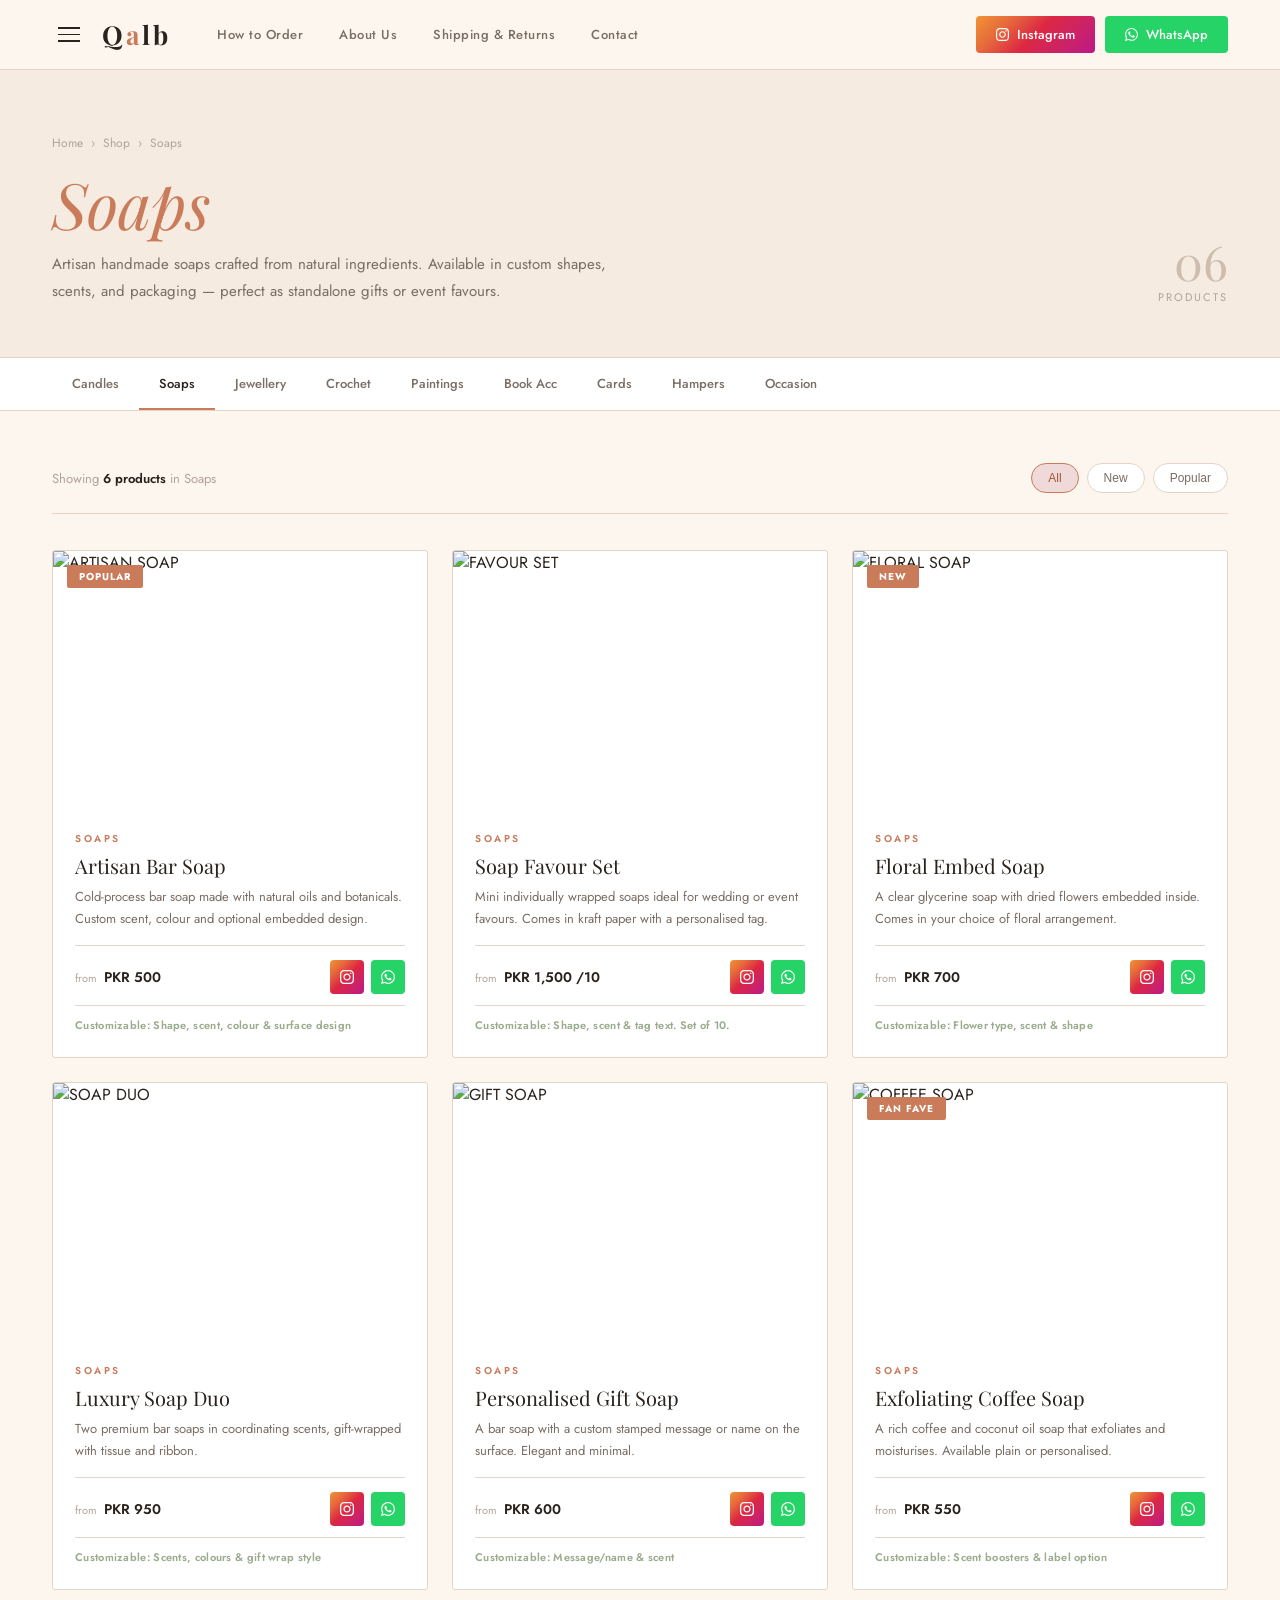
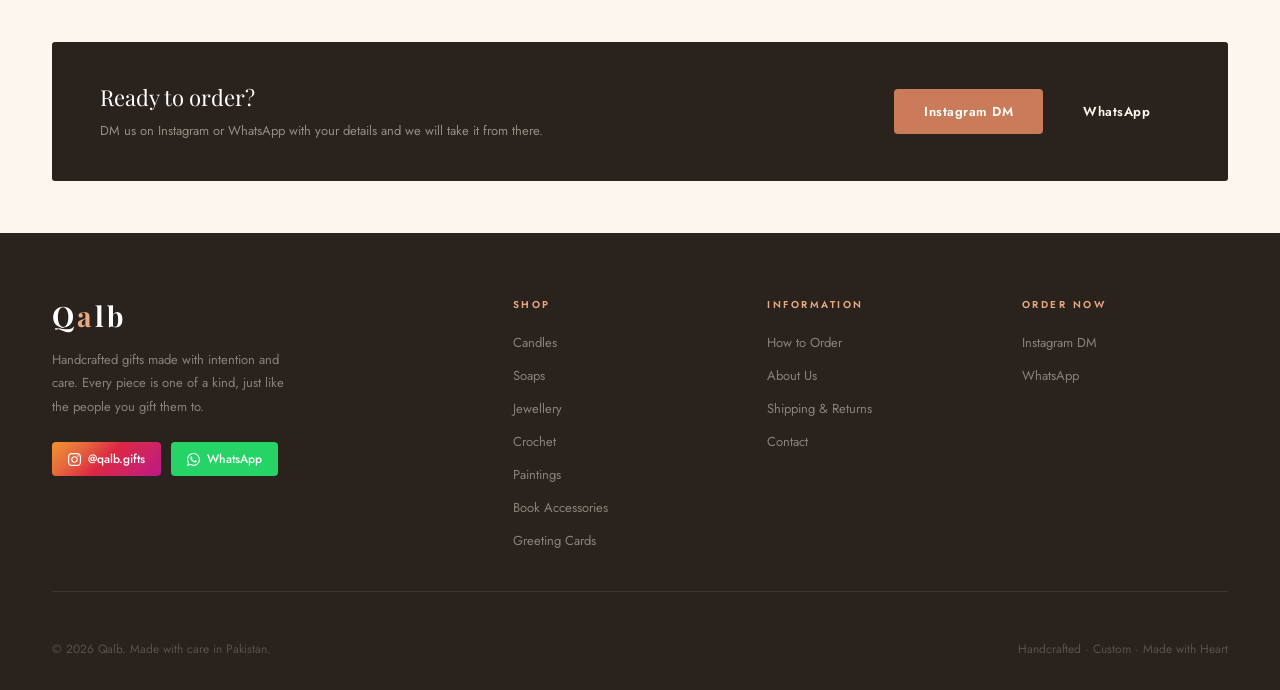
==== commit 2125cdb9: "Replace SVG images with actual image URLs" ====
--- a/cat-soaps.html
+++ b/cat-soaps.html
@@ -206,7 +206,7 @@
     <div class="prod-grid">
         <div class="prod-card fade-up" data-delay="0.00s">
           <div class="prod-card-img">
-            <img src="[data-uri]" alt="ARTISAN SOAP" style="width:100%;height:100%;object-fit:cover;display:block;">
+            <img src="https://i.pinimg.com/1200x/7e/51/cb/7e51cbf1c0dd125696d63223df9f3711.jpg" alt="ARTISAN SOAP" style="width:100%;height:100%;object-fit:cover;display:block;">
             <div class="prod-card-badge">Popular</div>
           </div>
           <div class="prod-card-body">
@@ -225,7 +225,7 @@
         </div>
         <div class="prod-card fade-up" data-delay="0.07s">
           <div class="prod-card-img">
-            <img src="[data-uri]" alt="FAVOUR SET" style="width:100%;height:100%;object-fit:cover;display:block;">
+            <img src="https://i.pinimg.com/736x/5b/e3/8b/5be38b8f69f1ef79eb1316441bc58721.jpg" alt="FAVOUR SET" style="width:100%;height:100%;object-fit:cover;display:block;">
             
           </div>
           <div class="prod-card-body">
@@ -244,7 +244,7 @@
         </div>
         <div class="prod-card fade-up" data-delay="0.14s">
           <div class="prod-card-img">
-            <img src="[data-uri]" alt="FLORAL SOAP" style="width:100%;height:100%;object-fit:cover;display:block;">
+            <img src="https://i.pinimg.com/736x/cd/58/7a/cd587a574425e93d3ad7003ebeba2012.jpg" alt="FLORAL SOAP" style="width:100%;height:100%;object-fit:cover;display:block;">
             <div class="prod-card-badge">New</div>
           </div>
           <div class="prod-card-body">
@@ -263,7 +263,7 @@
         </div>
         <div class="prod-card fade-up" data-delay="0.21s">
           <div class="prod-card-img">
-            <img src="[data-uri]" alt="SOAP DUO" style="width:100%;height:100%;object-fit:cover;display:block;">
+            <img src="https://i.pinimg.com/1200x/1d/53/59/1d5359ac65140bc3ff86c462afadbc28.jpg" alt="SOAP DUO" style="width:100%;height:100%;object-fit:cover;display:block;">
             
           </div>
           <div class="prod-card-body">
@@ -282,7 +282,7 @@
         </div>
         <div class="prod-card fade-up" data-delay="0.28s">
           <div class="prod-card-img">
-            <img src="[data-uri]" alt="GIFT SOAP" style="width:100%;height:100%;object-fit:cover;display:block;">
+            <img src="https://i.pinimg.com/736x/ce/b6/e4/ceb6e4e3331cf816191837cb62a9e99b.jpg" alt="GIFT SOAP" style="width:100%;height:100%;object-fit:cover;display:block;">
             
           </div>
           <div class="prod-card-body">
@@ -301,7 +301,7 @@
         </div>
         <div class="prod-card fade-up" data-delay="0.35s">
           <div class="prod-card-img">
-            <img src="[data-uri]" alt="COFFEE SOAP" style="width:100%;height:100%;object-fit:cover;display:block;">
+            <img src="https://i.pinimg.com/474x/e7/ce/75/e7ce75c529b1b710ddc424127ff6841a.jpg" alt="COFFEE SOAP" style="width:100%;height:100%;object-fit:cover;display:block;">
             <div class="prod-card-badge">Fan Fave</div>
           </div>
           <div class="prod-card-body">
@@ -363,4 +363,4 @@
 });
 </script>
 </body>
-</html>+</html>
